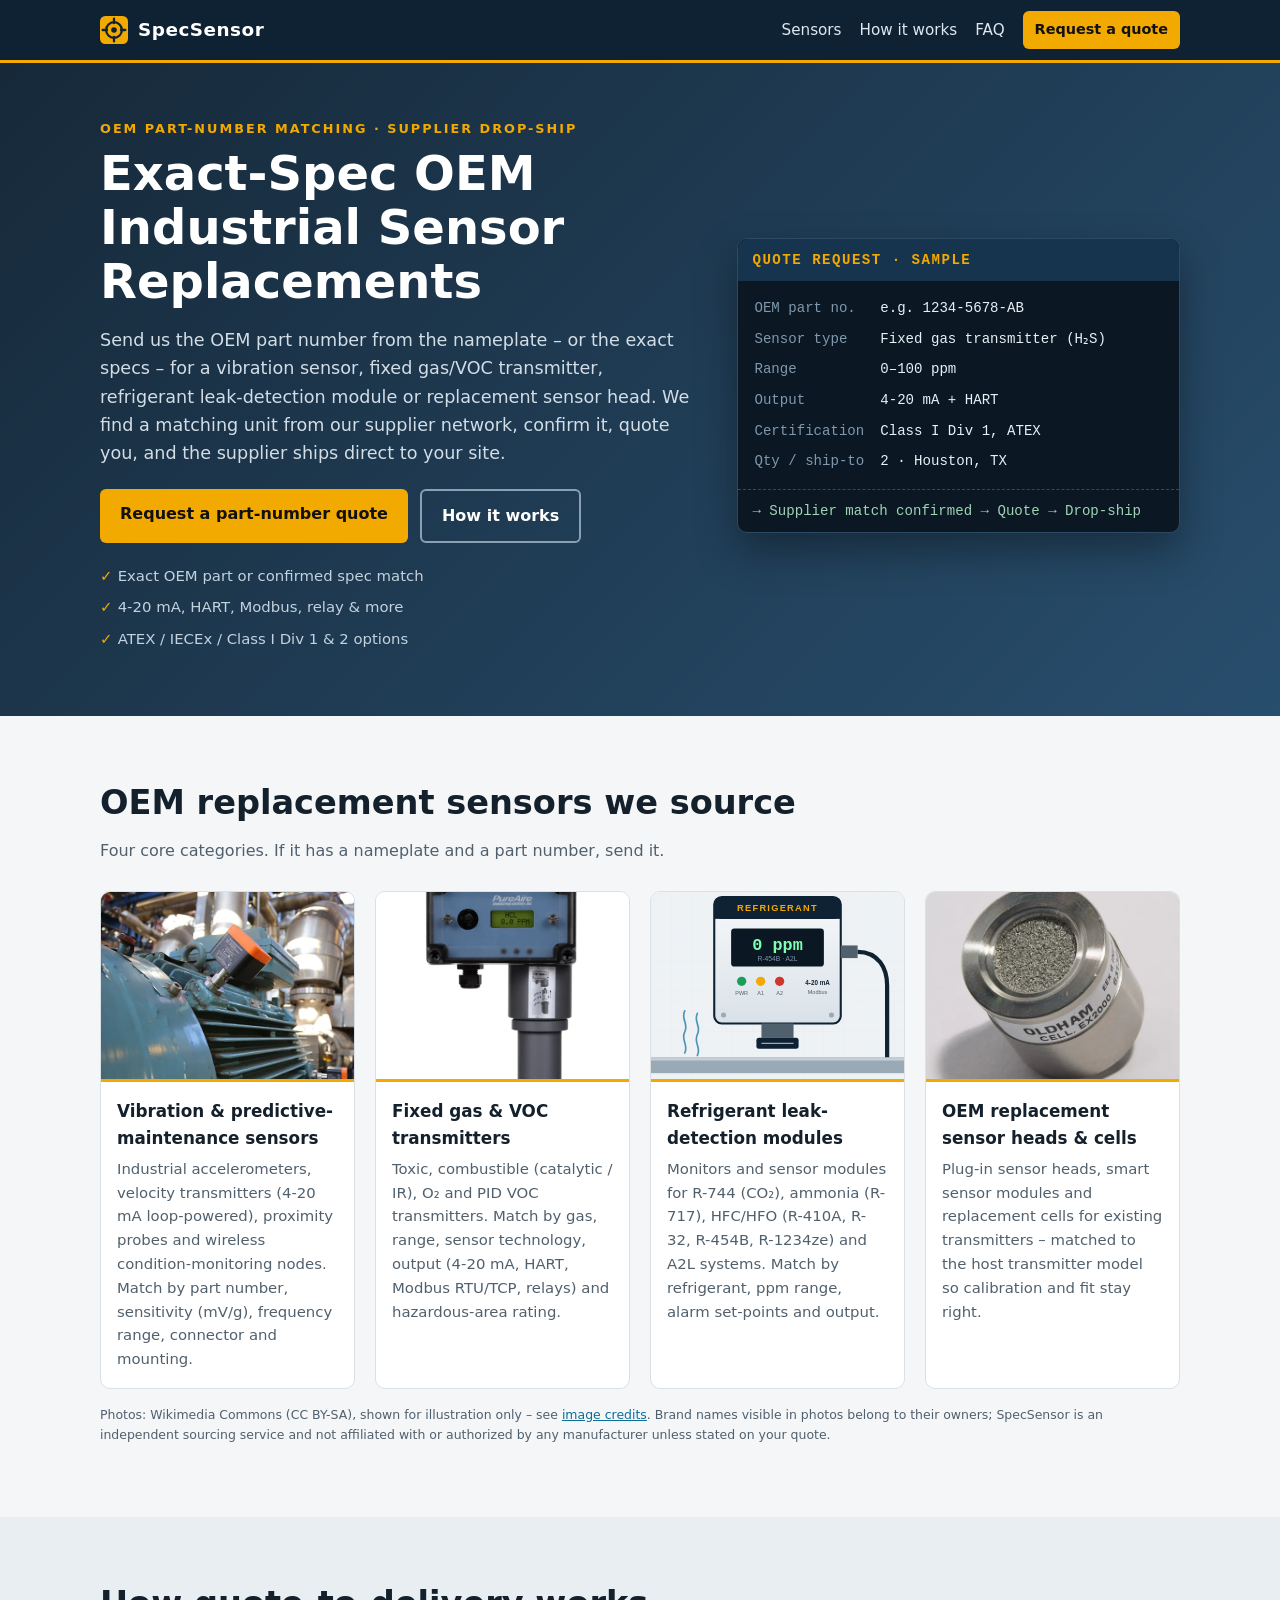
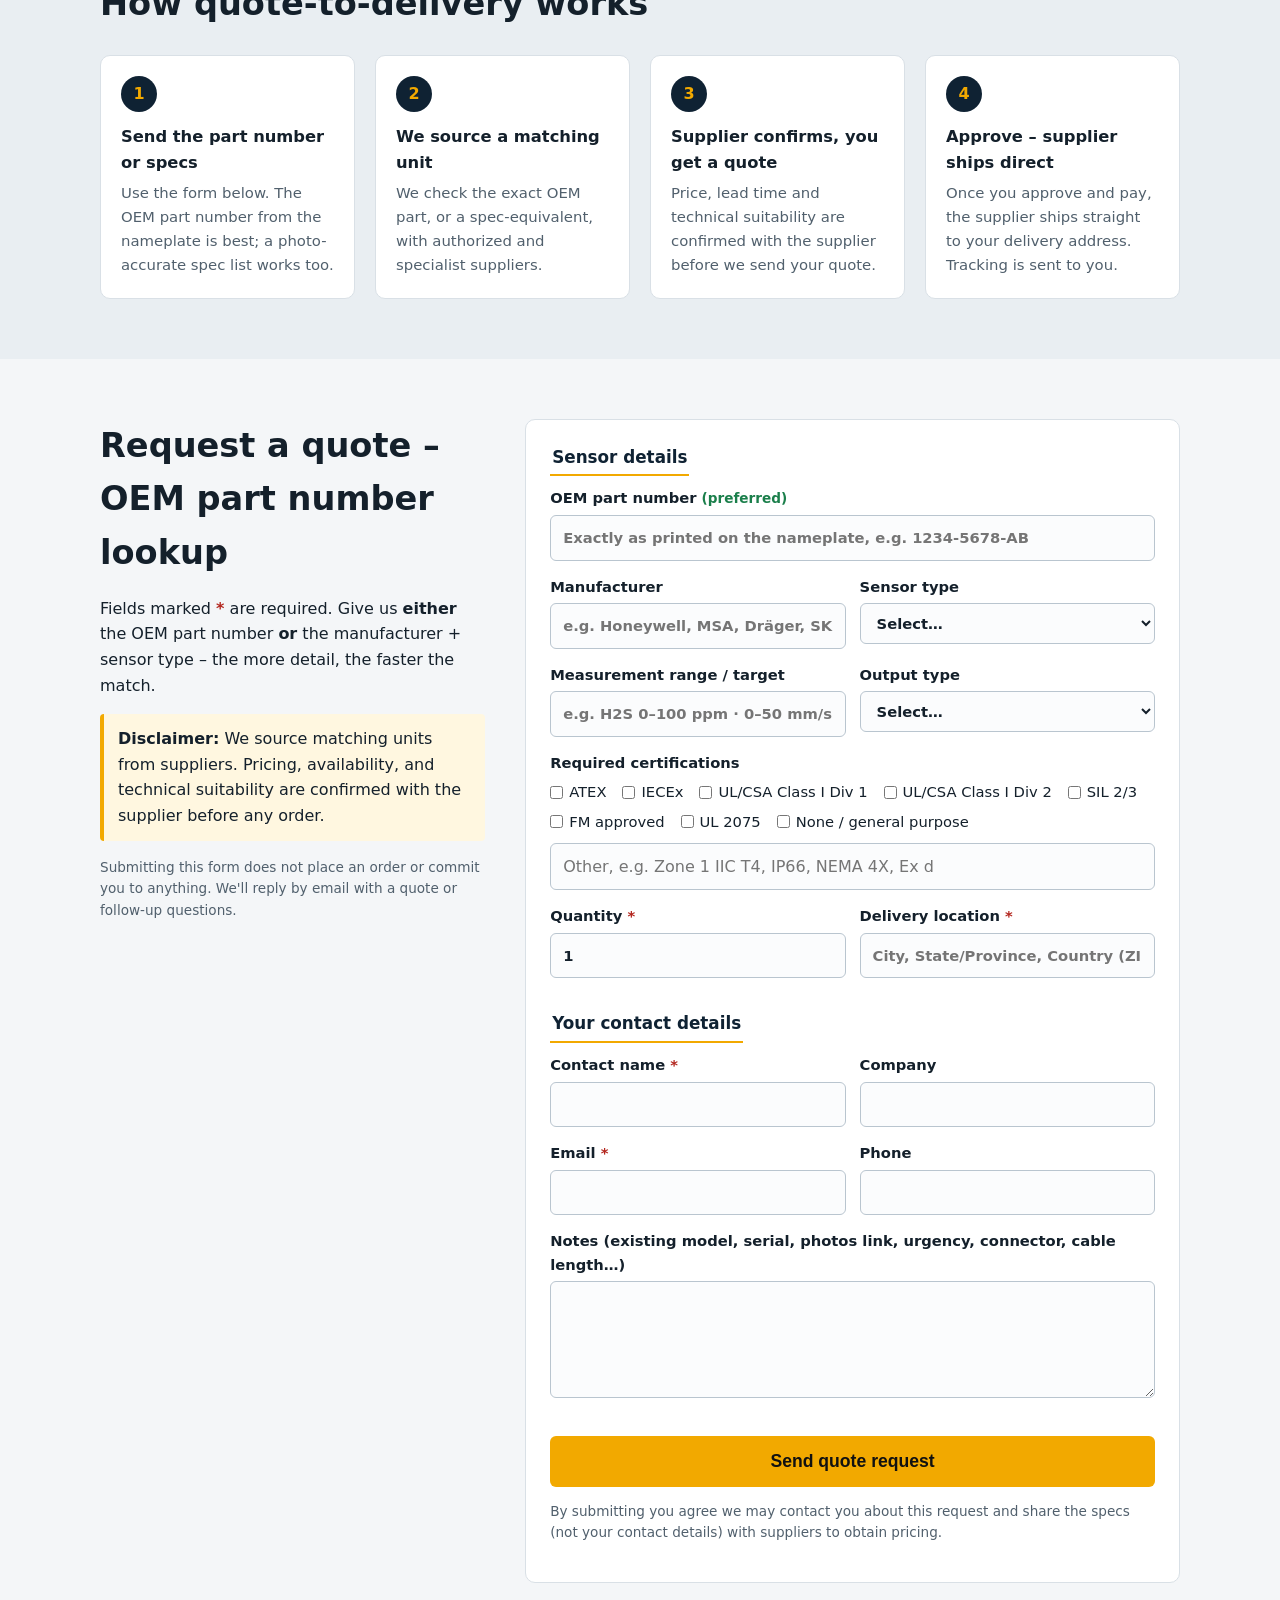
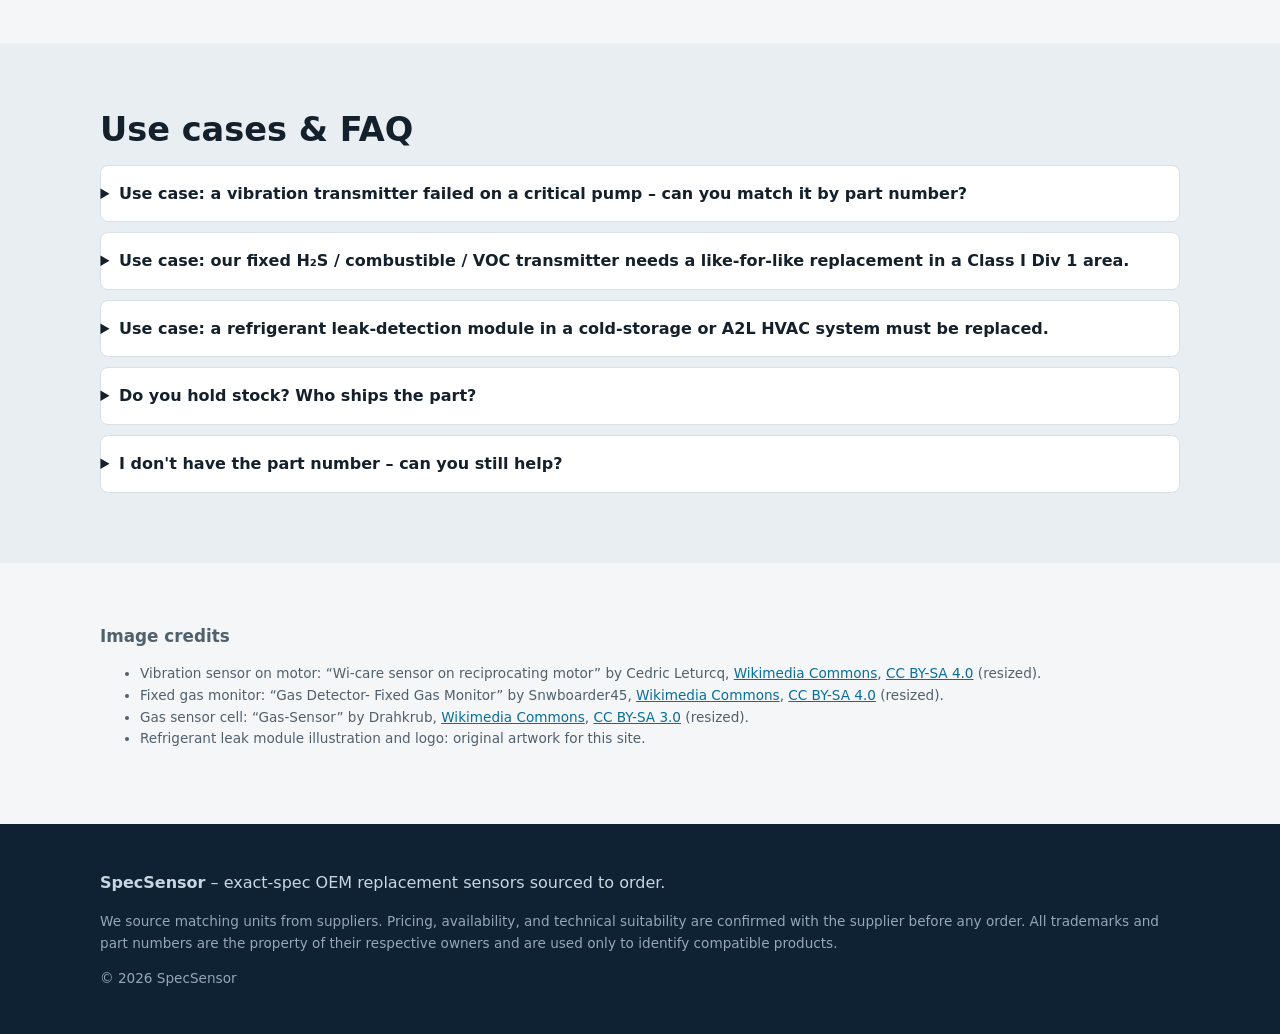
==== index.html @ 0b357f84 "SpecSensor one-page site" ====
<!doctype html>
<html lang="en">
<head>
<meta charset="utf-8">
<meta name="viewport" content="width=device-width,initial-scale=1">
<title>OEM Replacement Sensors by Part Number – Vibration, Gas/VOC, Refrigerant Leak | SpecSensor</title>
<meta name="description" content="Exact-spec OEM industrial sensor replacements. Send an OEM part number or specs for vibration sensors, fixed gas/VOC transmitters, refrigerant leak-detection modules and replacement sensor heads – we source the matching unit and the supplier ships direct.">
<meta name="keywords" content="OEM replacement sensor, part number lookup, exact replacement sensor, vibration sensor replacement, accelerometer replacement, fixed gas detector transmitter, VOC PID transmitter, refrigerant leak detector module, replacement sensor head, 4-20mA sensor, Modbus gas transmitter, ATEX, IECEx, Class I Div 1">
<link rel="canonical" href="https://exhalemarketing.github.io/specsensor/">
<meta name="robots" content="index,follow">
<meta property="og:type" content="website">
<meta property="og:title" content="SpecSensor – Exact-Spec OEM Industrial Sensor Replacements">
<meta property="og:description" content="Send the OEM part number or exact specs. We source a matching unit and the supplier ships direct.">
<meta property="og:url" content="https://exhalemarketing.github.io/specsensor/">
<meta property="og:image" content="https://exhalemarketing.github.io/specsensor/img/og.jpg">
<meta name="twitter:card" content="summary_large_image">
<meta name="theme-color" content="#0f2233">
<link rel="icon" href="favicon.svg" type="image/svg+xml">
<link rel="stylesheet" href="style.css?v=202610231216">
<script type="application/ld+json">{"@context": "https://schema.org", "@graph": [{"@type": "Organization", "@id": "https://exhalemarketing.github.io/specsensor/#org", "name": "SpecSensor", "url": "https://exhalemarketing.github.io/specsensor/", "logo": "https://exhalemarketing.github.io/specsensor/favicon.svg", "description": "Exact-spec OEM industrial sensor replacements sourced to order."}, {"@type": "WebSite", "name": "SpecSensor", "url": "https://exhalemarketing.github.io/specsensor/"}, {"@type": "Service", "name": "OEM replacement sensor sourcing (part number lookup)", "serviceType": "Industrial sensor sourcing and drop-ship fulfillment", "provider": {"@id": "https://exhalemarketing.github.io/specsensor/#org"}, "areaServed": "Worldwide", "url": "https://exhalemarketing.github.io/specsensor/#quote", "description": "Send an OEM part number or exact specs; a matching unit is sourced from suppliers and shipped direct.", "hasOfferCatalog": {"@type": "OfferCatalog", "name": "Sensor categories", "itemListElement": [{"@type": "OfferCatalog", "name": "Vibration and predictive-maintenance sensors (accelerometers, velocity transmitters)"}, {"@type": "OfferCatalog", "name": "Fixed gas and VOC transmitters (toxic, combustible, O2, PID)"}, {"@type": "OfferCatalog", "name": "Refrigerant leak-detection modules (CO2, ammonia, HFC/HFO, A2L)"}, {"@type": "OfferCatalog", "name": "OEM replacement sensor heads and cells"}]}}, {"@type": "FAQPage", "mainEntity": [{"@type": "Question", "name": "Use case: a vibration transmitter failed on a critical pump – can you match it by part number?", "acceptedAnswer": {"@type": "Answer", "text": "Yes. Send the OEM part number from the nameplate (e.g. a loop-powered 4-20 mA velocity transmitter or an IEPE accelerometer). We confirm the exact OEM unit or a spec-equivalent with matching sensitivity, range, connector and mounting thread before quoting."}}, {"@type": "Question", "name": "Use case: our fixed H₂S / combustible / VOC transmitter needs a like-for-like replacement in a Class I Div 1 area.", "acceptedAnswer": {"@type": "Answer", "text": "List the gas, range, output (4-20 mA, HART, Modbus) and the certification required (UL/CSA Class I Div 1, ATEX, IECEx, SIL). We only quote units whose hazardous-area rating the supplier confirms matches your requirement."}}, {"@type": "Question", "name": "Use case: a refrigerant leak-detection module in a cold-storage or A2L HVAC system must be replaced.", "acceptedAnswer": {"@type": "Answer", "text": "Tell us the refrigerant (e.g. R-744 CO₂, R-717 ammonia, R-410A, R-32, R-454B), ppm range, alarm set-points and output, plus the existing model. We source the matching module or the compatible replacement sensor head."}}, {"@type": "Question", "name": "Do you hold stock? Who ships the part?", "acceptedAnswer": {"@type": "Answer", "text": "No inventory. We source each request from authorized or specialist industrial suppliers, apply our service margin, and the supplier ships direct to your delivery location. Pricing, availability and technical suitability are confirmed with the supplier before any order."}}, {"@type": "Question", "name": "I don't have the part number – can you still help?", "acceptedAnswer": {"@type": "Answer", "text": "Yes – give the manufacturer, sensor type, measurement range, output and certifications, and add photos of the nameplate in the notes (a shared link works). The more exact the specs, the faster and more accurate the match."}}]}]}</script>
</head>
<body>
<a class="skip" href="#quote">Skip to quote form</a>
<header class="top">
  <div class="wrap bar">
    <a class="logo" href="#top" aria-label="SpecSensor home"><img src="favicon.svg" alt="" width="28" height="28"><span>SpecSensor</span></a>
    <nav aria-label="Main"><a href="#categories">Sensors</a><a href="#process">How it works</a><a href="#faq">FAQ</a><a class="btn sm" href="#quote">Request a quote</a></nav>
  </div>
</header>

<main id="top">
<section class="hero">
  <div class="wrap hero-grid">
    <div>
      <p class="eyebrow">OEM part-number matching · Supplier drop-ship</p>
      <h1>Exact-Spec OEM Industrial Sensor Replacements</h1>
      <p class="lead">Send us the OEM part number from the nameplate – or the exact specs – for a vibration sensor, fixed gas/VOC transmitter, refrigerant leak-detection module or replacement sensor head. We find a matching unit from our supplier network, confirm it, quote you, and the supplier ships direct to your site.</p>
      <div class="cta"><a class="btn" href="#quote">Request a part-number quote</a><a class="btn ghost" href="#process">How it works</a></div>
      <ul class="ticks"><li>Exact OEM part or confirmed spec match</li><li>4-20 mA, HART, Modbus, relay &amp; more</li><li>ATEX / IECEx / Class I Div 1 &amp; 2 options</li></ul>
    </div>
    <div class="spec-card" aria-hidden="true">
      <div class="spec-head">QUOTE REQUEST · SAMPLE</div>
      <dl>
        <dt>OEM part no.</dt><dd>e.g. 1234-5678-AB</dd>
        <dt>Sensor type</dt><dd>Fixed gas transmitter (H₂S)</dd>
        <dt>Range</dt><dd>0–100 ppm</dd>
        <dt>Output</dt><dd>4-20 mA + HART</dd>
        <dt>Certification</dt><dd>Class I Div 1, ATEX</dd>
        <dt>Qty / ship-to</dt><dd>2 · Houston, TX</dd>
      </dl>
      <div class="spec-foot">→ Supplier match confirmed → Quote → Drop-ship</div>
    </div>
  </div>
</section>

<section id="categories" class="sec">
  <div class="wrap">
    <h2>OEM replacement sensors we source</h2>
    <p class="sub">Four core categories. If it has a nameplate and a part number, send it.</p>
    <div class="cards">
      <article class="card">
        <img src="img/vibration-sensor-motor.webp" width="600" height="600" loading="lazy" alt="Vibration sensor mounted on an industrial motor for predictive maintenance">
        <div class="cb"><h3>Vibration &amp; predictive-maintenance sensors</h3><p>Industrial accelerometers, velocity transmitters (4-20 mA loop-powered), proximity probes and wireless condition-monitoring nodes. Match by part number, sensitivity (mV/g), frequency range, connector and mounting.</p></div>
      </article>
      <article class="card">
        <img src="img/fixed-gas-transmitter.webp" width="653" height="720" loading="lazy" alt="Fixed gas monitor transmitter with digital display">
        <div class="cb"><h3>Fixed gas &amp; VOC transmitters</h3><p>Toxic, combustible (catalytic / IR), O₂ and PID VOC transmitters. Match by gas, range, sensor technology, output (4-20 mA, HART, Modbus RTU/TCP, relays) and hazardous-area rating.</p></div>
      </article>
      <article class="card">
        <img src="img/refrigerant-leak-module.svg" width="600" height="600" loading="lazy" alt="Technical illustration of a refrigerant leak-detection module">
        <div class="cb"><h3>Refrigerant leak-detection modules</h3><p>Monitors and sensor modules for R-744 (CO₂), ammonia (R-717), HFC/HFO (R-410A, R-32, R-454B, R-1234ze) and A2L systems. Match by refrigerant, ppm range, alarm set-points and output.</p></div>
      </article>
      <article class="card">
        <img src="img/oem-replacement-sensor-head.webp" width="540" height="720" loading="lazy" alt="Replacement electrochemical gas sensor cell (sensor head)">
        <div class="cb"><h3>OEM replacement sensor heads &amp; cells</h3><p>Plug-in sensor heads, smart sensor modules and replacement cells for existing transmitters – matched to the host transmitter model so calibration and fit stay right.</p></div>
      </article>
    </div>
    <p class="credit">Photos: Wikimedia Commons (CC BY-SA), shown for illustration only – see <a href="#credits">image credits</a>. Brand names visible in photos belong to their owners; SpecSensor is an independent sourcing service and not affiliated with or authorized by any manufacturer unless stated on your quote.</p>
  </div>
</section>

<section id="process" class="sec alt">
  <div class="wrap">
    <h2>How quote-to-delivery works</h2>
    <ol class="steps">
      <li><span>1</span><h3>Send the part number or specs</h3><p>Use the form below. The OEM part number from the nameplate is best; a photo-accurate spec list works too.</p></li>
      <li><span>2</span><h3>We source a matching unit</h3><p>We check the exact OEM part, or a spec-equivalent, with authorized and specialist suppliers.</p></li>
      <li><span>3</span><h3>Supplier confirms, you get a quote</h3><p>Price, lead time and technical suitability are confirmed with the supplier before we send your quote.</p></li>
      <li><span>4</span><h3>Approve – supplier ships direct</h3><p>Once you approve and pay, the supplier ships straight to your delivery address. Tracking is sent to you.</p></li>
    </ol>
  </div>
</section>

<section id="quote" class="sec">
  <div class="wrap form-wrap">
    <div class="form-intro">
      <h2>Request a quote – OEM part number lookup</h2>
      <p>Fields marked <b class="req">*</b> are required. Give us <b>either</b> the OEM part number <b>or</b> the manufacturer + sensor type – the more detail, the faster the match.</p>
      <p class="disclaimer" role="note"><strong>Disclaimer:</strong> We source matching units from suppliers. Pricing, availability, and technical suitability are confirmed with the supplier before any order.</p>
      <p class="small">Submitting this form does not place an order or commit you to anything. We'll reply by email with a quote or follow-up questions.</p>
    </div>

    <form id="quoteForm" class="qf" action="https://formsubmit.co/3a2795173671258cb2cb5c7063ffe1da" method="POST" novalidate>
      <input type="hidden" name="_subject" value="New quote request – SpecSensor">
      <input type="hidden" name="_template" value="table">
      <input type="hidden" name="_captcha" value="false">
      <input type="hidden" name="_next" value="https://exhalemarketing.github.io/specsensor/thanks.html">
      <input type="hidden" name="Request ID" id="reqId" value="">
      <input type="hidden" name="Submitted at (UTC)" id="reqTs" value="">
      <input type="hidden" name="Site" value="SpecSensor – https://exhalemarketing.github.io/specsensor/">
      <input type="text" name="_honey" class="hp" tabindex="-1" autocomplete="off" aria-hidden="true">

      <fieldset>
        <legend>Sensor details</legend>
        <div class="row">
          <label class="full">OEM part number <span class="pref">(preferred)</span>
            <input name="OEM part number" id="pn" maxlength="80" placeholder="Exactly as printed on the nameplate, e.g. 1234-5678-AB" autocomplete="off"></label>
        </div>
        <div class="row two">
          <label>Manufacturer
            <input name="Manufacturer" id="mfr" maxlength="80" placeholder="e.g. Honeywell, MSA, Dräger, SKF, Emerson…"></label>
          <label>Sensor type
            <select name="Sensor type" id="stype">
              <option value="">Select…</option>
              <option>Vibration / predictive-maintenance sensor</option>
              <option>Fixed gas transmitter (toxic / combustible / O2)</option>
              <option>Fixed VOC / PID transmitter</option>
              <option>Refrigerant leak-detection module</option>
              <option>OEM replacement sensor head / cell</option>
              <option>Other (describe in notes)</option>
            </select></label>
        </div>
        <div class="row two">
          <label>Measurement range / target
            <input name="Measurement range" maxlength="120" placeholder="e.g. H2S 0–100 ppm · 0–50 mm/s RMS · R-744 0–10,000 ppm"></label>
          <label>Output type
            <select name="Output type">
              <option value="">Select…</option>
              <option>4-20 mA (2-wire loop)</option>
              <option>4-20 mA + HART</option>
              <option>Modbus RTU (RS-485)</option>
              <option>Modbus TCP / Ethernet</option>
              <option>0-10 V / 1-5 V</option>
              <option>Relay / dry contact alarms</option>
              <option>IEPE / ICP (mV/g, accelerometer)</option>
              <option>BACnet</option>
              <option>Wireless (WirelessHART, ISA100, LoRaWAN, Bluetooth)</option>
              <option>Proprietary / match existing</option>
              <option>Not sure – match the OEM unit</option>
            </select></label>
        </div>
        <div class="row">
          <div class="full">
            <span class="lbl">Required certifications</span>
            <div class="checks">
              <label><input type="checkbox" name="Required certifications" value="ATEX"> ATEX</label>
              <label><input type="checkbox" name="Required certifications" value="IECEx"> IECEx</label>
              <label><input type="checkbox" name="Required certifications" value="UL/CSA Class I Div 1"> UL/CSA Class I Div 1</label>
              <label><input type="checkbox" name="Required certifications" value="UL/CSA Class I Div 2"> UL/CSA Class I Div 2</label>
              <label><input type="checkbox" name="Required certifications" value="SIL 2/3"> SIL 2/3</label>
              <label><input type="checkbox" name="Required certifications" value="FM approved"> FM approved</label>
              <label><input type="checkbox" name="Required certifications" value="UL 2075"> UL 2075</label>
              <label><input type="checkbox" name="Required certifications" value="None / general purpose"> None / general purpose</label>
            </div>
            <input name="Other certification / rating" maxlength="120" placeholder="Other, e.g. Zone 1 IIC T4, IP66, NEMA 4X, Ex d">
          </div>
        </div>
        <div class="row two">
          <label>Quantity <b class="req">*</b>
            <input name="Quantity" id="qty" type="number" min="1" max="100000" step="1" value="1" required inputmode="numeric"></label>
          <label>Delivery location <b class="req">*</b>
            <input name="Delivery location" id="loc" maxlength="120" required placeholder="City, State/Province, Country (ZIP)"></label>
        </div>
      </fieldset>

      <fieldset>
        <legend>Your contact details</legend>
        <div class="row two">
          <label>Contact name <b class="req">*</b><input name="Contact name" id="cname" maxlength="80" required autocomplete="name"></label>
          <label>Company<input name="Company" maxlength="100" autocomplete="organization"></label>
        </div>
        <div class="row two">
          <label>Email <b class="req">*</b><input name="email" id="email" type="email" maxlength="120" required autocomplete="email"></label>
          <label>Phone<input name="Phone" type="tel" maxlength="40" autocomplete="tel"></label>
        </div>
        <div class="row">
          <label class="full">Notes (existing model, serial, photos link, urgency, connector, cable length…)
            <textarea name="Notes" rows="4" maxlength="2000"></textarea></label>
        </div>
      </fieldset>

      <p id="formErr" class="err" role="alert" hidden></p>
      <button class="btn big" type="submit" id="submitBtn">Send quote request</button>
      <p class="small">By submitting you agree we may contact you about this request and share the specs (not your contact details) with suppliers to obtain pricing.</p>
    </form>

    <div id="thanks" class="thanks" hidden tabindex="-1">
      <h3>Request received ✓</h3>
      <p>Reference: <b id="thanksId"></b>. We'll confirm price, availability and technical suitability with the supplier and reply by email.</p>
    </div>
  </div>
</section>

<section id="faq" class="sec alt">
  <div class="wrap">
    <h2>Use cases &amp; FAQ</h2>
    <div class="faq">
      <details><summary>Use case: a vibration transmitter failed on a critical pump – can you match it by part number?</summary><p>Yes. Send the OEM part number from the nameplate (e.g. a loop-powered 4-20 mA velocity transmitter or an IEPE accelerometer). We confirm the exact OEM unit or a spec-equivalent with matching sensitivity, range, connector and mounting thread before quoting.</p></details>
      <details><summary>Use case: our fixed H₂S / combustible / VOC transmitter needs a like-for-like replacement in a Class I Div 1 area.</summary><p>List the gas, range, output (4-20 mA, HART, Modbus) and the certification required (UL/CSA Class I Div 1, ATEX, IECEx, SIL). We only quote units whose hazardous-area rating the supplier confirms matches your requirement.</p></details>
      <details><summary>Use case: a refrigerant leak-detection module in a cold-storage or A2L HVAC system must be replaced.</summary><p>Tell us the refrigerant (e.g. R-744 CO₂, R-717 ammonia, R-410A, R-32, R-454B), ppm range, alarm set-points and output, plus the existing model. We source the matching module or the compatible replacement sensor head.</p></details>
      <details><summary>Do you hold stock? Who ships the part?</summary><p>No inventory. We source each request from authorized or specialist industrial suppliers, apply our service margin, and the supplier ships direct to your delivery location. Pricing, availability and technical suitability are confirmed with the supplier before any order.</p></details>
      <details><summary>I don&#x27;t have the part number – can you still help?</summary><p>Yes – give the manufacturer, sensor type, measurement range, output and certifications, and add photos of the nameplate in the notes (a shared link works). The more exact the specs, the faster and more accurate the match.</p></details>
    </div>
  </div>
</section>

<section id="credits" class="sec">
  <div class="wrap small">
    <h2 class="h4">Image credits</h2>
    <ul>
      <li>Vibration sensor on motor: “Wi-care sensor on reciprocating motor” by Cedric Leturcq, <a href="https://commons.wikimedia.org/wiki/File:Wi-care_sensor_on_reciprocating_motor.png" rel="nofollow">Wikimedia Commons</a>, <a href="https://creativecommons.org/licenses/by-sa/4.0/" rel="nofollow">CC BY-SA 4.0</a> (resized).</li>
      <li>Fixed gas monitor: “Gas Detector- Fixed Gas Monitor” by Snwboarder45, <a href="https://commons.wikimedia.org/wiki/File:Gas_Detector-_Fixed_Gas_Monitor.jpg" rel="nofollow">Wikimedia Commons</a>, <a href="https://creativecommons.org/licenses/by-sa/4.0/" rel="nofollow">CC BY-SA 4.0</a> (resized).</li>
      <li>Gas sensor cell: “Gas-Sensor” by Drahkrub, <a href="https://commons.wikimedia.org/wiki/File:Gas-Sensor.jpg" rel="nofollow">Wikimedia Commons</a>, <a href="https://creativecommons.org/licenses/by-sa/3.0/" rel="nofollow">CC BY-SA 3.0</a> (resized).</li>
      <li>Refrigerant leak module illustration and logo: original artwork for this site.</li>
    </ul>
  </div>
</section>
</main>

<footer class="foot">
  <div class="wrap">
    <p><b>SpecSensor</b> – exact-spec OEM replacement sensors sourced to order. </p>
    <p class="small">We source matching units from suppliers. Pricing, availability, and technical suitability are confirmed with the supplier before any order. All trademarks and part numbers are the property of their respective owners and are used only to identify compatible products.</p>
    <p class="small">© <span id="yr">2026</span> SpecSensor</p>
  </div>
</footer>
<script src="main.js?v=202610231216" defer></script>
</body>
</html>
---- style.css ----
:root{--ink:#14202b;--mut:#51606d;--bg:#f4f6f8;--card:#fff;--line:#d9e0e6;--navy:#0f2233;--acc:#f2a900;--acc2:#0b6e99;--ok:#1b7f4b;--err:#b3261e}
*{box-sizing:border-box}html{scroll-behavior:smooth}
body{margin:0;font:16px/1.6 system-ui,-apple-system,"Segoe UI",Roboto,Arial,sans-serif;color:var(--ink);background:var(--bg)}
img{max-width:100%;height:auto;display:block}a{color:var(--acc2)}
.wrap{max-width:1120px;margin:0 auto;padding:0 20px}
.skip{position:absolute;left:-999px}.skip:focus{left:10px;top:10px;background:#fff;padding:8px;z-index:9}
.top{position:sticky;top:0;z-index:5;background:var(--navy);color:#fff;border-bottom:3px solid var(--acc)}
.bar{display:flex;align-items:center;justify-content:space-between;gap:12px;min-height:60px}
.logo{display:flex;align-items:center;gap:10px;color:#fff;text-decoration:none;font-weight:800;letter-spacing:.5px;font-size:1.15rem}
nav{display:flex;align-items:center;gap:18px}nav a{color:#dfe7ee;text-decoration:none;font-size:.95rem}nav a:hover{color:#fff}
.btn{display:inline-block;background:var(--acc);color:#111;font-weight:700;text-decoration:none;border:0;border-radius:6px;padding:12px 20px;cursor:pointer;font-size:1rem}
.btn:hover{filter:brightness(1.07)}.btn.sm{padding:7px 12px;font-size:.9rem;color:#111!important}.btn.big{width:100%;padding:15px;font-size:1.1rem}
.btn.ghost{background:transparent;color:#fff;border:2px solid #8aa0b3}.btn:disabled{opacity:.6;cursor:wait}
.hero{background:linear-gradient(135deg,#0f2233 0%,#16344d 60%,#1d4566 100%);color:#fff;padding:56px 0 64px;background-image:linear-gradient(135deg,rgba(15,34,51,.97),rgba(29,69,102,.95)),repeating-linear-gradient(0deg,transparent 0 23px,rgba(255,255,255,.04) 23px 24px),repeating-linear-gradient(90deg,transparent 0 23px,rgba(255,255,255,.04) 23px 24px)}
.hero-grid{display:grid;grid-template-columns:1.35fr 1fr;gap:40px;align-items:center}
.eyebrow{text-transform:uppercase;letter-spacing:2px;font-size:.8rem;color:var(--acc);font-weight:700;margin:0 0 8px}
h1{font-size:clamp(1.9rem,4.2vw,3rem);line-height:1.12;margin:0 0 16px}
.lead{font-size:1.1rem;color:#d3dde6;max-width:640px}.cta{display:flex;gap:12px;flex-wrap:wrap;margin:22px 0}
.ticks{list-style:none;padding:0;margin:0;display:flex;flex-wrap:wrap;gap:8px 20px;color:#c4d2de;font-size:.93rem}.ticks li:before{content:"✓ ";color:var(--acc);font-weight:800}
.spec-card{background:#0b1823;border:1px solid #2c4a63;border-radius:10px;font-family:ui-monospace,SFMono-Regular,Menlo,Consolas,monospace;font-size:.88rem;box-shadow:0 18px 40px rgba(0,0,0,.35)}
.spec-head{background:#16344d;padding:10px 14px;color:var(--acc);letter-spacing:1.5px;border-radius:10px 10px 0 0;font-weight:700}
.spec-card dl{display:grid;grid-template-columns:auto 1fr;gap:8px 16px;margin:0;padding:16px}.spec-card dt{color:#7f98ad}.spec-card dd{margin:0;color:#e8f0f6}
.spec-foot{border-top:1px dashed #2c4a63;padding:10px 14px;color:#9fd3b5}
.sec{padding:60px 0}.sec.alt{background:#e9eef2}
h2{font-size:clamp(1.5rem,3vw,2.1rem);margin:0 0 8px}.sub{color:var(--mut);margin:0 0 28px}.h4{font-size:1.05rem}
.cards{display:grid;grid-template-columns:repeat(4,1fr);gap:20px}
.card{background:var(--card);border:1px solid var(--line);border-radius:10px;overflow:hidden;display:flex;flex-direction:column}
.card img{aspect-ratio:4/3;object-fit:cover;width:100%;background:#eef2f5;border-bottom:3px solid var(--acc)}
.cb{padding:16px}.cb h3{font-size:1.05rem;margin:0 0 6px}.cb p{margin:0;color:var(--mut);font-size:.93rem}
.credit{font-size:.78rem;color:var(--mut);margin-top:16px}
.steps{list-style:none;padding:0;margin:24px 0 0;display:grid;grid-template-columns:repeat(4,1fr);gap:20px;counter-reset:s}
.steps li{background:#fff;border:1px solid var(--line);border-radius:10px;padding:20px;position:relative}
.steps span{display:inline-grid;place-items:center;width:36px;height:36px;border-radius:50%;background:var(--navy);color:var(--acc);font-weight:800}
.steps h3{font-size:1.02rem;margin:12px 0 6px}.steps p{margin:0;color:var(--mut);font-size:.93rem}
.form-wrap{display:grid;grid-template-columns:1fr 1.7fr;gap:40px;align-items:start}
.form-intro{position:sticky;top:84px}
.disclaimer{background:#fff7e0;border-left:4px solid var(--acc);padding:12px 14px;border-radius:4px}
.small{font-size:.85rem;color:var(--mut)}
.qf{background:#fff;border:1px solid var(--line);border-radius:10px;padding:24px}
fieldset{border:0;padding:0;margin:0 0 18px}legend{font-weight:800;font-size:1.05rem;margin-bottom:10px;color:var(--navy);border-bottom:2px solid var(--acc);padding-bottom:4px}
.row{display:grid;gap:14px;margin-bottom:14px}.row.two{grid-template-columns:1fr 1fr}
label,.lbl{display:block;font-weight:600;font-size:.92rem}
input,select,textarea{width:100%;margin-top:5px;padding:10px 12px;border:1px solid #b9c5cf;border-radius:6px;font:inherit;background:#fbfcfd;color:var(--ink)}
input:focus,select:focus,textarea:focus{outline:2px solid var(--acc2);border-color:var(--acc2)}
[aria-invalid=true]{border-color:var(--err);outline:2px solid var(--err)}
.checks{display:flex;flex-wrap:wrap;gap:6px 16px;margin:6px 0 4px}.checks label{font-weight:500;display:flex;align-items:center;gap:6px}.checks input{width:auto;margin:0}
.req{color:var(--err)}.pref{color:var(--ok);font-weight:600;font-size:.85rem}
.hp{position:absolute;left:-5000px;width:1px;height:1px;opacity:0}
.err{background:#fdecea;color:var(--err);padding:10px 12px;border-radius:6px;font-weight:600}
.thanks{background:#e8f6ee;border:1px solid #9bd3b2;border-radius:10px;padding:24px}.thanks h3{color:var(--ok);margin-top:0}
.faq details{background:#fff;border:1px solid var(--line);border-radius:8px;margin-bottom:10px;padding:0 18px}
.faq summary{cursor:pointer;font-weight:700;padding:15px 0;list-style-position:outside}.faq details p{margin:0 0 16px;color:var(--mut)}
.foot{background:var(--navy);color:#c9d6e1;padding:30px 0}.foot .small{color:#93a7b8}.foot a{color:#fff}
@media (max-width:960px){.cards{grid-template-columns:1fr 1fr}.steps{grid-template-columns:1fr 1fr}.form-wrap{grid-template-columns:1fr}.form-intro{position:static}}
@media (max-width:760px){.hero-grid{grid-template-columns:1fr}nav a:not(.btn){display:none}.hero{padding:36px 0 44px}}
@media (max-width:560px){.cards,.steps,.row.two{grid-template-columns:1fr}.qf{padding:16px}.sec{padding:44px 0}}
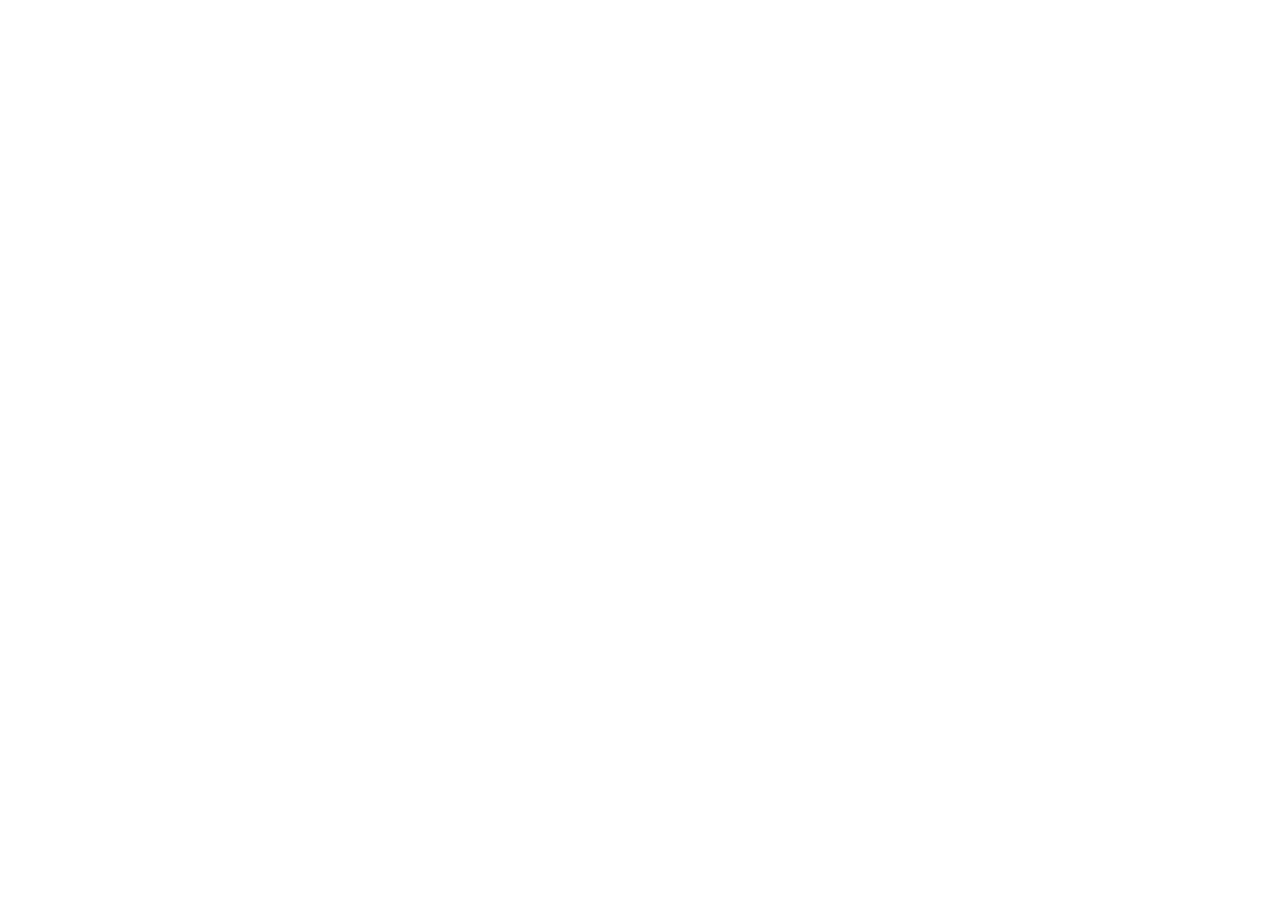
==== commit 0b979ba8: "Retire SpecSensor: redirect to SensorMarketplace.com site" ====
--- a/index.html
+++ b/index.html
@@ -1,239 +1 @@
-<!doctype html>
-<html lang="en">
-<head>
-<meta charset="utf-8">
-<meta name="viewport" content="width=device-width,initial-scale=1">
-<title>OEM Replacement Sensors by Part Number – Vibration, Gas/VOC, Refrigerant Leak | SpecSensor</title>
-<meta name="description" content="Exact-spec OEM industrial sensor replacements. Send an OEM part number or specs for vibration sensors, fixed gas/VOC transmitters, refrigerant leak-detection modules and replacement sensor heads – we source the matching unit and the supplier ships direct.">
-<meta name="keywords" content="OEM replacement sensor, part number lookup, exact replacement sensor, vibration sensor replacement, accelerometer replacement, fixed gas detector transmitter, VOC PID transmitter, refrigerant leak detector module, replacement sensor head, 4-20mA sensor, Modbus gas transmitter, ATEX, IECEx, Class I Div 1">
-<link rel="canonical" href="https://exhalemarketing.github.io/specsensor/">
-<meta name="robots" content="index,follow">
-<meta property="og:type" content="website">
-<meta property="og:title" content="SpecSensor – Exact-Spec OEM Industrial Sensor Replacements">
-<meta property="og:description" content="Send the OEM part number or exact specs. We source a matching unit and the supplier ships direct.">
-<meta property="og:url" content="https://exhalemarketing.github.io/specsensor/">
-<meta property="og:image" content="https://exhalemarketing.github.io/specsensor/img/og.jpg">
-<meta name="twitter:card" content="summary_large_image">
-<meta name="theme-color" content="#0f2233">
-<link rel="icon" href="favicon.svg" type="image/svg+xml">
-<link rel="stylesheet" href="style.css?v=202610231216">
-<script type="application/ld+json">{"@context": "https://schema.org", "@graph": [{"@type": "Organization", "@id": "https://exhalemarketing.github.io/specsensor/#org", "name": "SpecSensor", "url": "https://exhalemarketing.github.io/specsensor/", "logo": "https://exhalemarketing.github.io/specsensor/favicon.svg", "description": "Exact-spec OEM industrial sensor replacements sourced to order."}, {"@type": "WebSite", "name": "SpecSensor", "url": "https://exhalemarketing.github.io/specsensor/"}, {"@type": "Service", "name": "OEM replacement sensor sourcing (part number lookup)", "serviceType": "Industrial sensor sourcing and drop-ship fulfillment", "provider": {"@id": "https://exhalemarketing.github.io/specsensor/#org"}, "areaServed": "Worldwide", "url": "https://exhalemarketing.github.io/specsensor/#quote", "description": "Send an OEM part number or exact specs; a matching unit is sourced from suppliers and shipped direct.", "hasOfferCatalog": {"@type": "OfferCatalog", "name": "Sensor categories", "itemListElement": [{"@type": "OfferCatalog", "name": "Vibration and predictive-maintenance sensors (accelerometers, velocity transmitters)"}, {"@type": "OfferCatalog", "name": "Fixed gas and VOC transmitters (toxic, combustible, O2, PID)"}, {"@type": "OfferCatalog", "name": "Refrigerant leak-detection modules (CO2, ammonia, HFC/HFO, A2L)"}, {"@type": "OfferCatalog", "name": "OEM replacement sensor heads and cells"}]}}, {"@type": "FAQPage", "mainEntity": [{"@type": "Question", "name": "Use case: a vibration transmitter failed on a critical pump – can you match it by part number?", "acceptedAnswer": {"@type": "Answer", "text": "Yes. Send the OEM part number from the nameplate (e.g. a loop-powered 4-20 mA velocity transmitter or an IEPE accelerometer). We confirm the exact OEM unit or a spec-equivalent with matching sensitivity, range, connector and mounting thread before quoting."}}, {"@type": "Question", "name": "Use case: our fixed H₂S / combustible / VOC transmitter needs a like-for-like replacement in a Class I Div 1 area.", "acceptedAnswer": {"@type": "Answer", "text": "List the gas, range, output (4-20 mA, HART, Modbus) and the certification required (UL/CSA Class I Div 1, ATEX, IECEx, SIL). We only quote units whose hazardous-area rating the supplier confirms matches your requirement."}}, {"@type": "Question", "name": "Use case: a refrigerant leak-detection module in a cold-storage or A2L HVAC system must be replaced.", "acceptedAnswer": {"@type": "Answer", "text": "Tell us the refrigerant (e.g. R-744 CO₂, R-717 ammonia, R-410A, R-32, R-454B), ppm range, alarm set-points and output, plus the existing model. We source the matching module or the compatible replacement sensor head."}}, {"@type": "Question", "name": "Do you hold stock? Who ships the part?", "acceptedAnswer": {"@type": "Answer", "text": "No inventory. We source each request from authorized or specialist industrial suppliers, apply our service margin, and the supplier ships direct to your delivery location. Pricing, availability and technical suitability are confirmed with the supplier before any order."}}, {"@type": "Question", "name": "I don't have the part number – can you still help?", "acceptedAnswer": {"@type": "Answer", "text": "Yes – give the manufacturer, sensor type, measurement range, output and certifications, and add photos of the nameplate in the notes (a shared link works). The more exact the specs, the faster and more accurate the match."}}]}]}</script>
-</head>
-<body>
-<a class="skip" href="#quote">Skip to quote form</a>
-<header class="top">
-  <div class="wrap bar">
-    <a class="logo" href="#top" aria-label="SpecSensor home"><img src="favicon.svg" alt="" width="28" height="28"><span>SpecSensor</span></a>
-    <nav aria-label="Main"><a href="#categories">Sensors</a><a href="#process">How it works</a><a href="#faq">FAQ</a><a class="btn sm" href="#quote">Request a quote</a></nav>
-  </div>
-</header>
-
-<main id="top">
-<section class="hero">
-  <div class="wrap hero-grid">
-    <div>
-      <p class="eyebrow">OEM part-number matching · Supplier drop-ship</p>
-      <h1>Exact-Spec OEM Industrial Sensor Replacements</h1>
-      <p class="lead">Send us the OEM part number from the nameplate – or the exact specs – for a vibration sensor, fixed gas/VOC transmitter, refrigerant leak-detection module or replacement sensor head. We find a matching unit from our supplier network, confirm it, quote you, and the supplier ships direct to your site.</p>
-      <div class="cta"><a class="btn" href="#quote">Request a part-number quote</a><a class="btn ghost" href="#process">How it works</a></div>
-      <ul class="ticks"><li>Exact OEM part or confirmed spec match</li><li>4-20 mA, HART, Modbus, relay &amp; more</li><li>ATEX / IECEx / Class I Div 1 &amp; 2 options</li></ul>
-    </div>
-    <div class="spec-card" aria-hidden="true">
-      <div class="spec-head">QUOTE REQUEST · SAMPLE</div>
-      <dl>
-        <dt>OEM part no.</dt><dd>e.g. 1234-5678-AB</dd>
-        <dt>Sensor type</dt><dd>Fixed gas transmitter (H₂S)</dd>
-        <dt>Range</dt><dd>0–100 ppm</dd>
-        <dt>Output</dt><dd>4-20 mA + HART</dd>
-        <dt>Certification</dt><dd>Class I Div 1, ATEX</dd>
-        <dt>Qty / ship-to</dt><dd>2 · Houston, TX</dd>
-      </dl>
-      <div class="spec-foot">→ Supplier match confirmed → Quote → Drop-ship</div>
-    </div>
-  </div>
-</section>
-
-<section id="categories" class="sec">
-  <div class="wrap">
-    <h2>OEM replacement sensors we source</h2>
-    <p class="sub">Four core categories. If it has a nameplate and a part number, send it.</p>
-    <div class="cards">
-      <article class="card">
-        <img src="img/vibration-sensor-motor.webp" width="600" height="600" loading="lazy" alt="Vibration sensor mounted on an industrial motor for predictive maintenance">
-        <div class="cb"><h3>Vibration &amp; predictive-maintenance sensors</h3><p>Industrial accelerometers, velocity transmitters (4-20 mA loop-powered), proximity probes and wireless condition-monitoring nodes. Match by part number, sensitivity (mV/g), frequency range, connector and mounting.</p></div>
-      </article>
-      <article class="card">
-        <img src="img/fixed-gas-transmitter.webp" width="653" height="720" loading="lazy" alt="Fixed gas monitor transmitter with digital display">
-        <div class="cb"><h3>Fixed gas &amp; VOC transmitters</h3><p>Toxic, combustible (catalytic / IR), O₂ and PID VOC transmitters. Match by gas, range, sensor technology, output (4-20 mA, HART, Modbus RTU/TCP, relays) and hazardous-area rating.</p></div>
-      </article>
-      <article class="card">
-        <img src="img/refrigerant-leak-module.svg" width="600" height="600" loading="lazy" alt="Technical illustration of a refrigerant leak-detection module">
-        <div class="cb"><h3>Refrigerant leak-detection modules</h3><p>Monitors and sensor modules for R-744 (CO₂), ammonia (R-717), HFC/HFO (R-410A, R-32, R-454B, R-1234ze) and A2L systems. Match by refrigerant, ppm range, alarm set-points and output.</p></div>
-      </article>
-      <article class="card">
-        <img src="img/oem-replacement-sensor-head.webp" width="540" height="720" loading="lazy" alt="Replacement electrochemical gas sensor cell (sensor head)">
-        <div class="cb"><h3>OEM replacement sensor heads &amp; cells</h3><p>Plug-in sensor heads, smart sensor modules and replacement cells for existing transmitters – matched to the host transmitter model so calibration and fit stay right.</p></div>
-      </article>
-    </div>
-    <p class="credit">Photos: Wikimedia Commons (CC BY-SA), shown for illustration only – see <a href="#credits">image credits</a>. Brand names visible in photos belong to their owners; SpecSensor is an independent sourcing service and not affiliated with or authorized by any manufacturer unless stated on your quote.</p>
-  </div>
-</section>
-
-<section id="process" class="sec alt">
-  <div class="wrap">
-    <h2>How quote-to-delivery works</h2>
-    <ol class="steps">
-      <li><span>1</span><h3>Send the part number or specs</h3><p>Use the form below. The OEM part number from the nameplate is best; a photo-accurate spec list works too.</p></li>
-      <li><span>2</span><h3>We source a matching unit</h3><p>We check the exact OEM part, or a spec-equivalent, with authorized and specialist suppliers.</p></li>
-      <li><span>3</span><h3>Supplier confirms, you get a quote</h3><p>Price, lead time and technical suitability are confirmed with the supplier before we send your quote.</p></li>
-      <li><span>4</span><h3>Approve – supplier ships direct</h3><p>Once you approve and pay, the supplier ships straight to your delivery address. Tracking is sent to you.</p></li>
-    </ol>
-  </div>
-</section>
-
-<section id="quote" class="sec">
-  <div class="wrap form-wrap">
-    <div class="form-intro">
-      <h2>Request a quote – OEM part number lookup</h2>
-      <p>Fields marked <b class="req">*</b> are required. Give us <b>either</b> the OEM part number <b>or</b> the manufacturer + sensor type – the more detail, the faster the match.</p>
-      <p class="disclaimer" role="note"><strong>Disclaimer:</strong> We source matching units from suppliers. Pricing, availability, and technical suitability are confirmed with the supplier before any order.</p>
-      <p class="small">Submitting this form does not place an order or commit you to anything. We'll reply by email with a quote or follow-up questions.</p>
-    </div>
-
-    <form id="quoteForm" class="qf" action="https://formsubmit.co/3a2795173671258cb2cb5c7063ffe1da" method="POST" novalidate>
-      <input type="hidden" name="_subject" value="New quote request – SpecSensor">
-      <input type="hidden" name="_template" value="table">
-      <input type="hidden" name="_captcha" value="false">
-      <input type="hidden" name="_next" value="https://exhalemarketing.github.io/specsensor/thanks.html">
-      <input type="hidden" name="Request ID" id="reqId" value="">
-      <input type="hidden" name="Submitted at (UTC)" id="reqTs" value="">
-      <input type="hidden" name="Site" value="SpecSensor – https://exhalemarketing.github.io/specsensor/">
-      <input type="text" name="_honey" class="hp" tabindex="-1" autocomplete="off" aria-hidden="true">
-
-      <fieldset>
-        <legend>Sensor details</legend>
-        <div class="row">
-          <label class="full">OEM part number <span class="pref">(preferred)</span>
-            <input name="OEM part number" id="pn" maxlength="80" placeholder="Exactly as printed on the nameplate, e.g. 1234-5678-AB" autocomplete="off"></label>
-        </div>
-        <div class="row two">
-          <label>Manufacturer
-            <input name="Manufacturer" id="mfr" maxlength="80" placeholder="e.g. Honeywell, MSA, Dräger, SKF, Emerson…"></label>
-          <label>Sensor type
-            <select name="Sensor type" id="stype">
-              <option value="">Select…</option>
-              <option>Vibration / predictive-maintenance sensor</option>
-              <option>Fixed gas transmitter (toxic / combustible / O2)</option>
-              <option>Fixed VOC / PID transmitter</option>
-              <option>Refrigerant leak-detection module</option>
-              <option>OEM replacement sensor head / cell</option>
-              <option>Other (describe in notes)</option>
-            </select></label>
-        </div>
-        <div class="row two">
-          <label>Measurement range / target
-            <input name="Measurement range" maxlength="120" placeholder="e.g. H2S 0–100 ppm · 0–50 mm/s RMS · R-744 0–10,000 ppm"></label>
-          <label>Output type
-            <select name="Output type">
-              <option value="">Select…</option>
-              <option>4-20 mA (2-wire loop)</option>
-              <option>4-20 mA + HART</option>
-              <option>Modbus RTU (RS-485)</option>
-              <option>Modbus TCP / Ethernet</option>
-              <option>0-10 V / 1-5 V</option>
-              <option>Relay / dry contact alarms</option>
-              <option>IEPE / ICP (mV/g, accelerometer)</option>
-              <option>BACnet</option>
-              <option>Wireless (WirelessHART, ISA100, LoRaWAN, Bluetooth)</option>
-              <option>Proprietary / match existing</option>
-              <option>Not sure – match the OEM unit</option>
-            </select></label>
-        </div>
-        <div class="row">
-          <div class="full">
-            <span class="lbl">Required certifications</span>
-            <div class="checks">
-              <label><input type="checkbox" name="Required certifications" value="ATEX"> ATEX</label>
-              <label><input type="checkbox" name="Required certifications" value="IECEx"> IECEx</label>
-              <label><input type="checkbox" name="Required certifications" value="UL/CSA Class I Div 1"> UL/CSA Class I Div 1</label>
-              <label><input type="checkbox" name="Required certifications" value="UL/CSA Class I Div 2"> UL/CSA Class I Div 2</label>
-              <label><input type="checkbox" name="Required certifications" value="SIL 2/3"> SIL 2/3</label>
-              <label><input type="checkbox" name="Required certifications" value="FM approved"> FM approved</label>
-              <label><input type="checkbox" name="Required certifications" value="UL 2075"> UL 2075</label>
-              <label><input type="checkbox" name="Required certifications" value="None / general purpose"> None / general purpose</label>
-            </div>
-            <input name="Other certification / rating" maxlength="120" placeholder="Other, e.g. Zone 1 IIC T4, IP66, NEMA 4X, Ex d">
-          </div>
-        </div>
-        <div class="row two">
-          <label>Quantity <b class="req">*</b>
-            <input name="Quantity" id="qty" type="number" min="1" max="100000" step="1" value="1" required inputmode="numeric"></label>
-          <label>Delivery location <b class="req">*</b>
-            <input name="Delivery location" id="loc" maxlength="120" required placeholder="City, State/Province, Country (ZIP)"></label>
-        </div>
-      </fieldset>
-
-      <fieldset>
-        <legend>Your contact details</legend>
-        <div class="row two">
-          <label>Contact name <b class="req">*</b><input name="Contact name" id="cname" maxlength="80" required autocomplete="name"></label>
-          <label>Company<input name="Company" maxlength="100" autocomplete="organization"></label>
-        </div>
-        <div class="row two">
-          <label>Email <b class="req">*</b><input name="email" id="email" type="email" maxlength="120" required autocomplete="email"></label>
-          <label>Phone<input name="Phone" type="tel" maxlength="40" autocomplete="tel"></label>
-        </div>
-        <div class="row">
-          <label class="full">Notes (existing model, serial, photos link, urgency, connector, cable length…)
-            <textarea name="Notes" rows="4" maxlength="2000"></textarea></label>
-        </div>
-      </fieldset>
-
-      <p id="formErr" class="err" role="alert" hidden></p>
-      <button class="btn big" type="submit" id="submitBtn">Send quote request</button>
-      <p class="small">By submitting you agree we may contact you about this request and share the specs (not your contact details) with suppliers to obtain pricing.</p>
-    </form>
-
-    <div id="thanks" class="thanks" hidden tabindex="-1">
-      <h3>Request received ✓</h3>
-      <p>Reference: <b id="thanksId"></b>. We'll confirm price, availability and technical suitability with the supplier and reply by email.</p>
-    </div>
-  </div>
-</section>
-
-<section id="faq" class="sec alt">
-  <div class="wrap">
-    <h2>Use cases &amp; FAQ</h2>
-    <div class="faq">
-      <details><summary>Use case: a vibration transmitter failed on a critical pump – can you match it by part number?</summary><p>Yes. Send the OEM part number from the nameplate (e.g. a loop-powered 4-20 mA velocity transmitter or an IEPE accelerometer). We confirm the exact OEM unit or a spec-equivalent with matching sensitivity, range, connector and mounting thread before quoting.</p></details>
-      <details><summary>Use case: our fixed H₂S / combustible / VOC transmitter needs a like-for-like replacement in a Class I Div 1 area.</summary><p>List the gas, range, output (4-20 mA, HART, Modbus) and the certification required (UL/CSA Class I Div 1, ATEX, IECEx, SIL). We only quote units whose hazardous-area rating the supplier confirms matches your requirement.</p></details>
-      <details><summary>Use case: a refrigerant leak-detection module in a cold-storage or A2L HVAC system must be replaced.</summary><p>Tell us the refrigerant (e.g. R-744 CO₂, R-717 ammonia, R-410A, R-32, R-454B), ppm range, alarm set-points and output, plus the existing model. We source the matching module or the compatible replacement sensor head.</p></details>
-      <details><summary>Do you hold stock? Who ships the part?</summary><p>No inventory. We source each request from authorized or specialist industrial suppliers, apply our service margin, and the supplier ships direct to your delivery location. Pricing, availability and technical suitability are confirmed with the supplier before any order.</p></details>
-      <details><summary>I don&#x27;t have the part number – can you still help?</summary><p>Yes – give the manufacturer, sensor type, measurement range, output and certifications, and add photos of the nameplate in the notes (a shared link works). The more exact the specs, the faster and more accurate the match.</p></details>
-    </div>
-  </div>
-</section>
-
-<section id="credits" class="sec">
-  <div class="wrap small">
-    <h2 class="h4">Image credits</h2>
-    <ul>
-      <li>Vibration sensor on motor: “Wi-care sensor on reciprocating motor” by Cedric Leturcq, <a href="https://commons.wikimedia.org/wiki/File:Wi-care_sensor_on_reciprocating_motor.png" rel="nofollow">Wikimedia Commons</a>, <a href="https://creativecommons.org/licenses/by-sa/4.0/" rel="nofollow">CC BY-SA 4.0</a> (resized).</li>
-      <li>Fixed gas monitor: “Gas Detector- Fixed Gas Monitor” by Snwboarder45, <a href="https://commons.wikimedia.org/wiki/File:Gas_Detector-_Fixed_Gas_Monitor.jpg" rel="nofollow">Wikimedia Commons</a>, <a href="https://creativecommons.org/licenses/by-sa/4.0/" rel="nofollow">CC BY-SA 4.0</a> (resized).</li>
-      <li>Gas sensor cell: “Gas-Sensor” by Drahkrub, <a href="https://commons.wikimedia.org/wiki/File:Gas-Sensor.jpg" rel="nofollow">Wikimedia Commons</a>, <a href="https://creativecommons.org/licenses/by-sa/3.0/" rel="nofollow">CC BY-SA 3.0</a> (resized).</li>
-      <li>Refrigerant leak module illustration and logo: original artwork for this site.</li>
-    </ul>
-  </div>
-</section>
-</main>
-
-<footer class="foot">
-  <div class="wrap">
-    <p><b>SpecSensor</b> – exact-spec OEM replacement sensors sourced to order. </p>
-    <p class="small">We source matching units from suppliers. Pricing, availability, and technical suitability are confirmed with the supplier before any order. All trademarks and part numbers are the property of their respective owners and are used only to identify compatible products.</p>
-    <p class="small">© <span id="yr">2026</span> SpecSensor</p>
-  </div>
-</footer>
-<script src="main.js?v=202610231216" defer></script>
-</body>
-</html>
+<!doctype html><html lang="en"><head><meta charset="utf-8"><title>Moved to SensorMarketplace.com</title><meta name="robots" content="noindex"><link rel="canonical" href="https://exhalemarketing.github.io/sensormarketplace/"><meta http-equiv="refresh" content="0; url=https://exhalemarketing.github.io/sensormarketplace/"></head><body><p>This page has moved to <a href="https://exhalemarketing.github.io/sensormarketplace/">SensorMarketplace.com</a>.</p></body></html>
